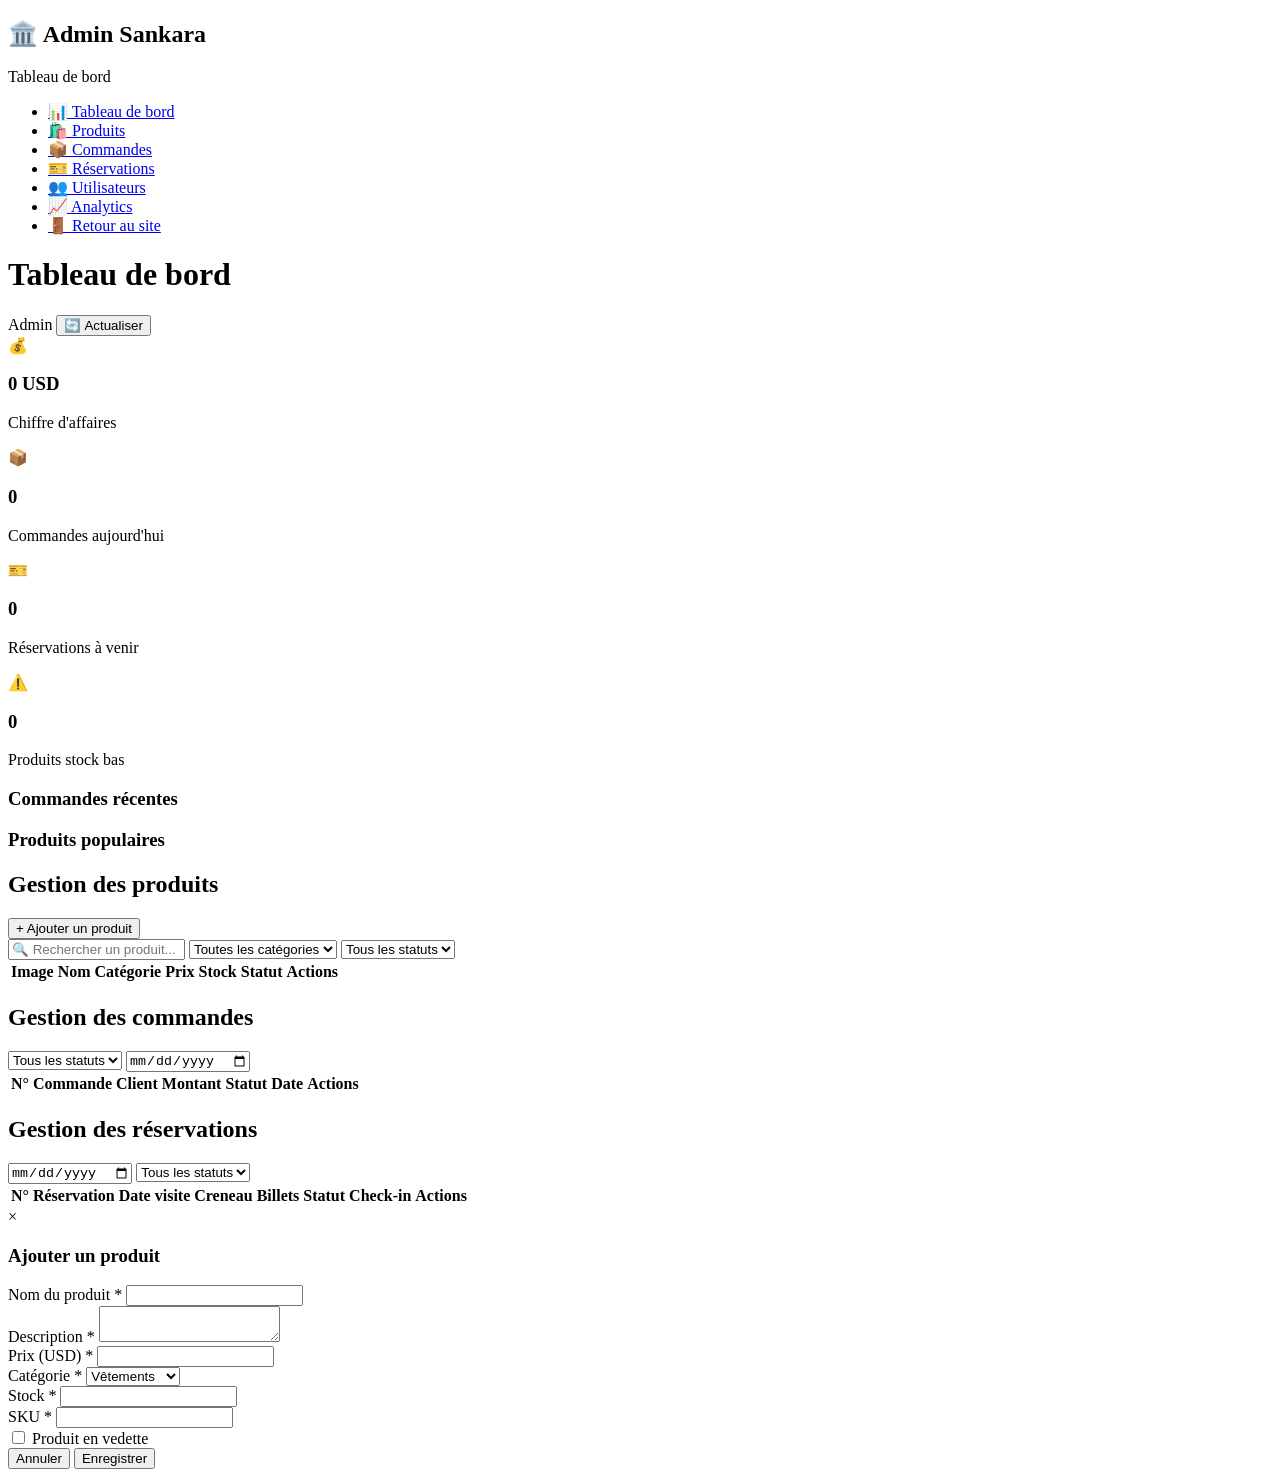
==== deepseek_html_20251023_ae14c7.html @ 831456c8 "Add files via upload" ====
<!DOCTYPE html>
<html lang="fr">
<head>
    <meta charset="UTF-8">
    <meta name="viewport" content="width=device-width, initial-scale=1.0">
    <title>Administration - Mémorial Sankara</title>
    <link rel="stylesheet" href="../client/css/admin.css">
</head>
<body>
    <div class="admin-container">
        <!-- Sidebar Navigation -->
        <nav class="admin-sidebar">
            <div class="sidebar-header">
                <h2>🏛️ Admin Sankara</h2>
                <p>Tableau de bord</p>
            </div>
            
            <ul class="sidebar-menu">
                <li><a href="#dashboard" class="active" data-section="dashboard">📊 Tableau de bord</a></li>
                <li><a href="#products" data-section="products">🛍️ Produits</a></li>
                <li><a href="#orders" data-section="orders">📦 Commandes</a></li>
                <li><a href="#reservations" data-section="reservations">🎫 Réservations</a></li>
                <li><a href="#users" data-section="users">👥 Utilisateurs</a></li>
                <li><a href="#analytics" data-section="analytics">📈 Analytics</a></li>
                <li><a href="/" class="logout">🚪 Retour au site</a></li>
            </ul>
        </nav>

        <!-- Main Content -->
        <main class="admin-main">
            <header class="admin-header">
                <div class="header-left">
                    <h1 id="page-title">Tableau de bord</h1>
                </div>
                <div class="header-right">
                    <span id="admin-user">Admin</span>
                    <button id="refresh-data" class="btn-refresh">🔄 Actualiser</button>
                </div>
            </header>

            <!-- Dashboard Section -->
            <section id="dashboard-section" class="admin-section active">
                <div class="stats-grid">
                    <div class="stat-card">
                        <div class="stat-icon">💰</div>
                        <div class="stat-info">
                            <h3 id="total-revenue">0 USD</h3>
                            <p>Chiffre d'affaires</p>
                        </div>
                    </div>
                    <div class="stat-card">
                        <div class="stat-icon">📦</div>
                        <div class="stat-info">
                            <h3 id="total-orders">0</h3>
                            <p>Commandes aujourd'hui</p>
                        </div>
                    </div>
                    <div class="stat-card">
                        <div class="stat-icon">🎫</div>
                        <div class="stat-info">
                            <h3 id="total-reservations">0</h3>
                            <p>Réservations à venir</p>
                        </div>
                    </div>
                    <div class="stat-card">
                        <div class="stat-icon">⚠️</div>
                        <div class="stat-info">
                            <h3 id="low-stock-count">0</h3>
                            <p>Produits stock bas</p>
                        </div>
                    </div>
                </div>

                <div class="charts-grid">
                    <div class="chart-card">
                        <h3>Commandes récentes</h3>
                        <div id="recent-orders-list" class="orders-list">
                            <!-- Liste des commandes chargée dynamiquement -->
                        </div>
                    </div>
                    <div class="chart-card">
                        <h3>Produits populaires</h3>
                        <div id="popular-products" class="products-list">
                            <!-- Produits populaires chargés dynamiquement -->
                        </div>
                    </div>
                </div>
            </section>

            <!-- Products Management Section -->
            <section id="products-section" class="admin-section">
                <div class="section-header">
                    <h2>Gestion des produits</h2>
                    <button id="add-product-btn" class="btn-primary">+ Ajouter un produit</button>
                </div>

                <div class="filters-bar">
                    <input type="text" id="product-search" placeholder="🔍 Rechercher un produit...">
                    <select id="category-filter">
                        <option value="all">Toutes les catégories</option>
                        <option value="vêtements">Vêtements</option>
                        <option value="livres">Livres</option>
                        <option value="accessoires">Accessoires</option>
                        <option value="art">Art</option>
                    </select>
                    <select id="status-filter">
                        <option value="all">Tous les statuts</option>
                        <option value="active">Actif</option>
                        <option value="inactive">Inactif</option>
                        <option value="out_of_stock">Rupture</option>
                    </select>
                </div>

                <div class="table-container">
                    <table class="admin-table">
                        <thead>
                            <tr>
                                <th>Image</th>
                                <th>Nom</th>
                                <th>Catégorie</th>
                                <th>Prix</th>
                                <th>Stock</th>
                                <th>Statut</th>
                                <th>Actions</th>
                            </tr>
                        </thead>
                        <tbody id="products-table-body">
                            <!-- Données chargées dynamiquement depuis l'API -->
                        </tbody>
                    </table>
                </div>

                <div class="pagination" id="products-pagination">
                    <!-- Pagination générée dynamiquement -->
                </div>
            </section>

            <!-- Orders Management Section -->
            <section id="orders-section" class="admin-section">
                <div class="section-header">
                    <h2>Gestion des commandes</h2>
                </div>

                <div class="filters-bar">
                    <select id="order-status-filter">
                        <option value="all">Tous les statuts</option>
                        <option value="pending">En attente</option>
                        <option value="confirmed">Confirmée</option>
                        <option value="processing">En traitement</option>
                        <option value="shipped">Expédiée</option>
                        <option value="delivered">Livrée</option>
                    </select>
                    <input type="date" id="order-date-filter">
                </div>

                <div class="table-container">
                    <table class="admin-table">
                        <thead>
                            <tr>
                                <th>N° Commande</th>
                                <th>Client</th>
                                <th>Montant</th>
                                <th>Statut</th>
                                <th>Date</th>
                                <th>Actions</th>
                            </tr>
                        </thead>
                        <tbody id="orders-table-body">
                            <!-- Données chargées dynamiquement -->
                        </tbody>
                    </table>
                </div>
            </section>

            <!-- Reservations Management Section -->
            <section id="reservations-section" class="admin-section">
                <div class="section-header">
                    <h2>Gestion des réservations</h2>
                </div>

                <div class="filters-bar">
                    <input type="date" id="reservation-date-filter">
                    <select id="reservation-status-filter">
                        <option value="all">Tous les statuts</option>
                        <option value="pending">En attente</option>
                        <option value="confirmed">Confirmée</option>
                        <option value="cancelled">Annulée</option>
                        <option value="completed">Terminée</option>
                    </select>
                </div>

                <div class="table-container">
                    <table class="admin-table">
                        <thead>
                            <tr>
                                <th>N° Réservation</th>
                                <th>Date visite</th>
                                <th>Creneau</th>
                                <th>Billets</th>
                                <th>Statut</th>
                                <th>Check-in</th>
                                <th>Actions</th>
                            </tr>
                        </thead>
                        <tbody id="reservations-table-body">
                            <!-- Données chargées dynamiquement -->
                        </tbody>
                    </table>
                </div>
            </section>
        </main>
    </div>

    <!-- Product Modal -->
    <div id="product-modal" class="modal">
        <div class="modal-content">
            <span class="close">&times;</span>
            <h3 id="modal-title">Ajouter un produit</h3>
            <form id="product-form">
                <input type="hidden" id="product-id">
                
                <div class="form-group">
                    <label for="product-name">Nom du produit *</label>
                    <input type="text" id="product-name" required>
                </div>

                <div class="form-group">
                    <label for="product-description">Description *</label>
                    <textarea id="product-description" required></textarea>
                </div>

                <div class="form-row">
                    <div class="form-group">
                        <label for="product-price">Prix (USD) *</label>
                        <input type="number" id="product-price" step="0.01" required>
                    </div>
                    <div class="form-group">
                        <label for="product-category">Catégorie *</label>
                        <select id="product-category" required>
                            <option value="vêtements">Vêtements</option>
                            <option value="livres">Livres</option>
                            <option value="accessoires">Accessoires</option>
                            <option value="art">Art</option>
                        </select>
                    </div>
                </div>

                <div class="form-row">
                    <div class="form-group">
                        <label for="product-stock">Stock *</label>
                        <input type="number" id="product-stock" required>
                    </div>
                    <div class="form-group">
                        <label for="product-sku">SKU *</label>
                        <input type="text" id="product-sku" required>
                    </div>
                </div>

                <div class="form-group">
                    <label>
                        <input type="checkbox" id="product-featured"> 
                        Produit en vedette
                    </label>
                </div>

                <div class="form-actions">
                    <button type="button" class="btn-secondary" id="cancel-product">Annuler</button>
                    <button type="submit" class="btn-primary">Enregistrer</button>
                </div>
            </form>
        </div>
    </div>

    <script src="../client/js/admin.js"></script>
</body>
</html>
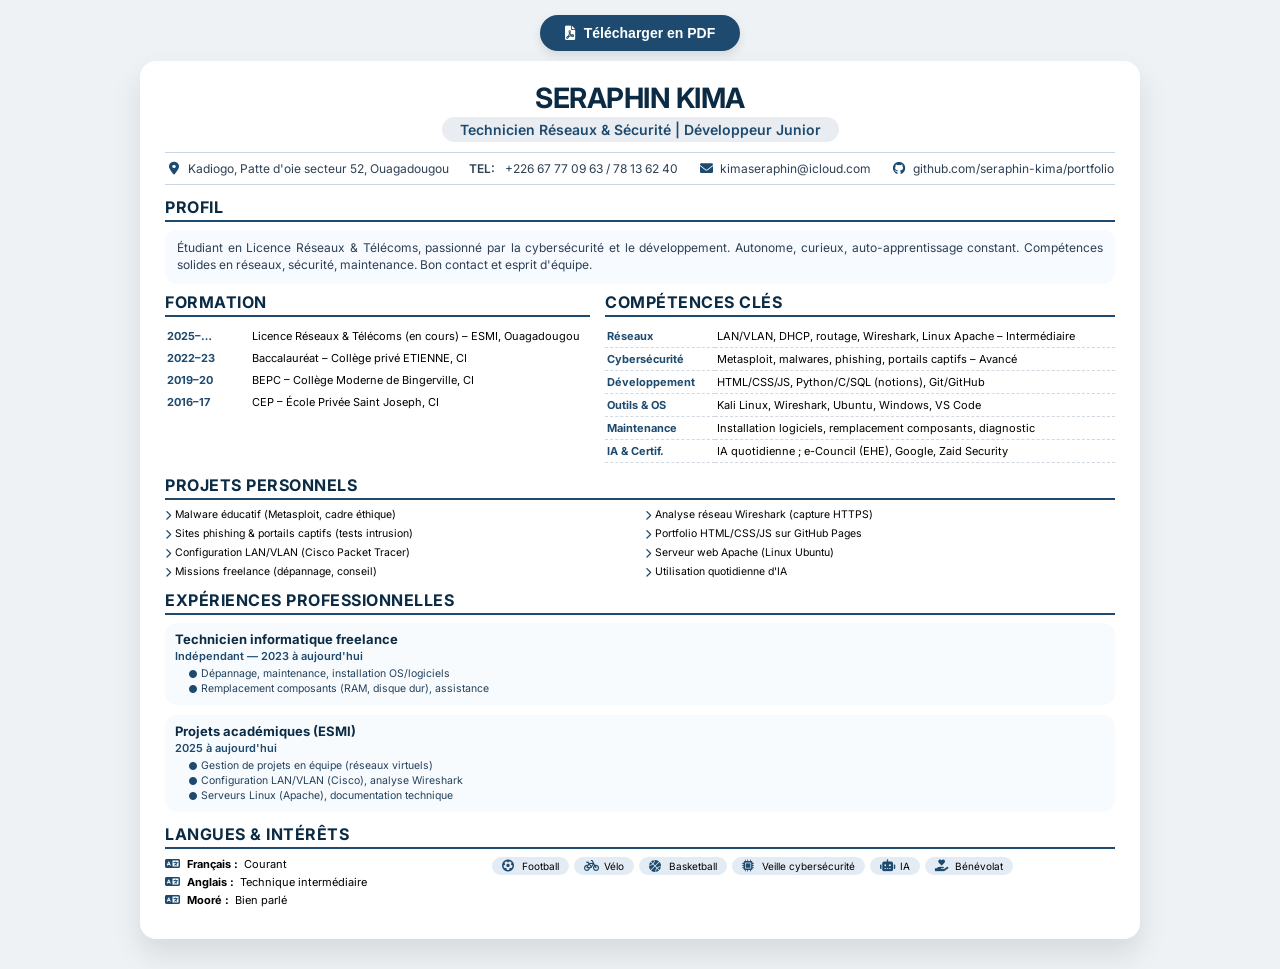
==== commit fd459509: "Update CV layout and content for Kima Seraphin" ====
--- a/deepseek_html_20251023_ae14c7.html
+++ b/deepseek_html_20251023_ae14c7.html
@@ -3,274 +3,360 @@
 <head>
     <meta charset="UTF-8">
     <meta name="viewport" content="width=device-width, initial-scale=1.0">
-    <title>Administration - Mémorial Sankara</title>
-    <link rel="stylesheet" href="../client/css/admin.css">
+    <title>CV - KIMA SERAPHIN (1 page)</title>
+    <!-- Police Inter -->
+    <link rel="preconnect" href="https://fonts.googleapis.com">
+    <link rel="preconnect" href="https://fonts.gstatic.com" crossorigin>
+    <link href="https://fonts.googleapis.com/css2?family=Inter:opsz,wght@14..32,400;14..32,500;14..32,600;14..32,700&display=swap" rel="stylesheet">
+    <!-- Font Awesome -->
+    <link rel="stylesheet" href="https://cdnjs.cloudflare.com/ajax/libs/font-awesome/6.0.0-beta3/css/all.min.css">
+    <style>
+        * {
+            margin: 0;
+            padding: 0;
+            box-sizing: border-box;
+        }
+        body {
+            background: #eef2f5;
+            font-family: 'Inter', sans-serif;
+            display: flex;
+            flex-direction: column;
+            align-items: center;
+            justify-content: center;
+            min-height: 100vh;
+            padding: 15px;
+        }
+        .cv {
+            max-width: 1000px;
+            width: 100%;
+            background: #ffffff;
+            box-shadow: 0 15px 30px rgba(0,0,0,0.1);
+            border-radius: 16px;
+            padding: 20px 25px;
+            margin-bottom: 15px;
+        }
+        .btn-telecharger {
+            background: #1d4a6e;
+            color: white;
+            border: none;
+            border-radius: 40px;
+            padding: 10px 25px;
+            font-size: 14px;
+            font-weight: 600;
+            cursor: pointer;
+            display: inline-flex;
+            align-items: center;
+            gap: 8px;
+            margin-bottom: 10px;
+            box-shadow: 0 4px 10px rgba(0,0,0,0.1);
+        }
+        .btn-telecharger:hover {
+            background: #0b2b44;
+        }
+        .header {
+            text-align: center;
+            margin-bottom: 10px;
+        }
+        .header h1 {
+            font-size: 28px;
+            font-weight: 700;
+            color: #0b2b44;
+            letter-spacing: -0.5px;
+            margin-bottom: 2px;
+        }
+        .sous-titre {
+            font-size: 14px;
+            font-weight: 600;
+            color: #1d4a6e;
+            background: #e9ecf0;
+            display: inline-block;
+            padding: 4px 18px;
+            border-radius: 30px;
+            margin-bottom: 10px;
+        }
+        .coordonnees {
+            display: flex;
+            justify-content: center;
+            flex-wrap: wrap;
+            gap: 12px 20px;
+            font-size: 12px;
+            color: #2e4053;
+            border-top: 1px solid #cbd7e6;
+            border-bottom: 1px solid #cbd7e6;
+            padding: 8px 0;
+        }
+        .coordonnees span {
+            display: inline-flex;
+            align-items: center;
+            gap: 6px;
+        }
+        .coordonnees i {
+            color: #1d4a6e;
+            width: 16px;
+            font-size: 13px;
+        }
+        /* Suppression de l'icône téléphone, remplacement par TEL: */
+        .coordonnees .tel::before {
+            content: "TEL:";
+            font-weight: 600;
+            margin-right: 4px;
+        }
+        .coordonnees .tel i {
+            display: none; /* on cache l'icône d'origine */
+        }
+        .section {
+            margin: 12px 0 8px 0;
+        }
+        .section-titre {
+            font-size: 16px;
+            font-weight: 700;
+            color: #0b2b44;
+            text-transform: uppercase;
+            border-bottom: 2px solid #1d4a6e;
+            padding-bottom: 3px;
+            margin-bottom: 8px;
+            letter-spacing: 0.5px;
+        }
+        .profil-texte {
+            font-size: 12px;
+            line-height: 1.4;
+            text-align: justify;
+            color: #2e4053;
+            background: #f7faff;
+            padding: 10px 12px;
+            border-radius: 12px;
+        }
+        .grid-2 {
+            display: grid;
+            grid-template-columns: 1fr 1.2fr;
+            gap: 15px;
+            margin-top: 5px;
+        }
+        .table-formation, .table-competences {
+            width: 100%;
+            border-collapse: collapse;
+            font-size: 11px;
+        }
+        .table-formation td, .table-competences td {
+            padding: 4px 2px;
+            vertical-align: top;
+        }
+        .table-formation td:first-child {
+            font-weight: 700;
+            color: #1d4a6e;
+            width: 85px;
+        }
+        .table-competences td:first-child {
+            font-weight: 700;
+            color: #1d4a6e;
+            width: 110px;
+        }
+        .table-competences td {
+            border-bottom: 1px dashed #d0d9e2;
+        }
+        .projets-grid {
+            display: grid;
+            grid-template-columns: repeat(2, 1fr);
+            gap: 6px 10px;
+            font-size: 10.5px;
+        }
+        .projet-item {
+            display: flex;
+            align-items: flex-start;
+            gap: 4px;
+        }
+        .projet-item i {
+            color: #1d4a6e;
+            font-size: 10px;
+            margin-top: 2px;
+        }
+        .exp-item {
+            margin-bottom: 10px;
+            background: #f8fbfe;
+            padding: 8px 10px;
+            border-radius: 12px;
+        }
+        .exp-titre {
+            font-weight: 700;
+            font-size: 13px;
+            color: #0b2b44;
+        }
+        .exp-lieu {
+            font-weight: 600;
+            color: #1d4a6e;
+            font-size: 11px;
+            margin: 2px 0 4px 0;
+        }
+        .exp-desc {
+            font-size: 10.5px;
+            color: #23415c;
+            padding-left: 14px;
+            list-style: none;
+        }
+        .exp-desc li {
+            margin-bottom: 2px;
+            display: flex;
+            align-items: flex-start;
+            gap: 4px;
+        }
+        .exp-desc li i {
+            font-size: 8px;
+            margin-top: 3px;
+            color: #1d4a6e;
+        }
+        .langues-interets {
+            display: grid;
+            grid-template-columns: 1fr 2fr;
+            gap: 15px;
+            font-size: 11px;
+        }
+        .langues p, .interets p {
+            margin-bottom: 4px;
+            display: flex;
+            align-items: center;
+            gap: 6px;
+        }
+        .langues i, .interets i {
+            color: #1d4a6e;
+            width: 16px;
+            font-size: 12px;
+        }
+        .interets-items {
+            display: flex;
+            flex-wrap: wrap;
+            gap: 5px;
+        }
+        .interets-items span {
+            background: #e3ecf5;
+            padding: 3px 10px;
+            border-radius: 30px;
+            font-size: 10px;
+            display: inline-flex;
+            align-items: center;
+            gap: 4px;
+        }
+        @media print {
+            body { background: white; padding: 0; }
+            .cv { box-shadow: none; border-radius: 0; padding: 0.2cm; }
+            .btn-telecharger { display: none; }
+        }
+    </style>
 </head>
 <body>
-    <div class="admin-container">
-        <!-- Sidebar Navigation -->
-        <nav class="admin-sidebar">
-            <div class="sidebar-header">
-                <h2>🏛️ Admin Sankara</h2>
-                <p>Tableau de bord</p>
-            </div>
-            
-            <ul class="sidebar-menu">
-                <li><a href="#dashboard" class="active" data-section="dashboard">📊 Tableau de bord</a></li>
-                <li><a href="#products" data-section="products">🛍️ Produits</a></li>
-                <li><a href="#orders" data-section="orders">📦 Commandes</a></li>
-                <li><a href="#reservations" data-section="reservations">🎫 Réservations</a></li>
-                <li><a href="#users" data-section="users">👥 Utilisateurs</a></li>
-                <li><a href="#analytics" data-section="analytics">📈 Analytics</a></li>
-                <li><a href="/" class="logout">🚪 Retour au site</a></li>
-            </ul>
-        </nav>
-
-        <!-- Main Content -->
-        <main class="admin-main">
-            <header class="admin-header">
-                <div class="header-left">
-                    <h1 id="page-title">Tableau de bord</h1>
+    <button class="btn-telecharger" id="downloadPDF">
+        <i class="fas fa-file-pdf"></i> Télécharger en PDF
+    </button>
+
+    <div class="cv" id="cv-content">
+        <div class="header">
+            <h1>SERAPHIN KIMA</h1>
+            <div class="sous-titre">Technicien Réseaux & Sécurité | Développeur Junior</div>
+            <div class="coordonnees">
+                <span><i class="fas fa-map-marker-alt"></i> Kadiogo, Patte d'oie secteur 52, Ouagadougou</span>
+                <!-- Remplacer l'icône téléphone par TEL: -->
+                <span class="tel"><i class="fas fa-phone-alt"></i> +226 67 77 09 63 / 78 13 62 40</span>
+                <span><i class="fas fa-envelope"></i> kimaseraphin@icloud.com</span>
+                <!-- Ajout du lien GitHub (à personnaliser) -->
+                <span><i class="fab fa-github"></i> github.com/seraphin-kima/portfolio</span>
+            </div>
+        </div>
+
+        <!-- Profil -->
+        <div class="section">
+            <div class="section-titre">Profil</div>
+            <p class="profil-texte">Étudiant en Licence Réseaux & Télécoms, passionné par la cybersécurité et le développement. Autonome, curieux, auto-apprentissage constant. Compétences solides en réseaux, sécurité, maintenance. Bon contact et esprit d'équipe.</p>
+        </div>
+
+        <!-- Formation et Compétences -->
+        <div class="grid-2">
+            <div>
+                <div class="section-titre">Formation</div>
+                <table class="table-formation">
+                    <tr><td>2025–…</td><td>Licence Réseaux & Télécoms (en cours) – ESMI, Ouagadougou</td></tr>
+                    <tr><td>2022–23</td><td>Baccalauréat – Collège privé ETIENNE, CI</td></tr>
+                    <tr><td>2019–20</td><td>BEPC – Collège Moderne de Bingerville, CI</td></tr>
+                    <tr><td>2016–17</td><td>CEP – École Privée Saint Joseph, CI</td></tr>
+                </table>
+            </div>
+            <div>
+                <div class="section-titre">Compétences clés</div>
+                <table class="table-competences">
+                    <tr><td>Réseaux</td><td>LAN/VLAN, DHCP, routage, Wireshark, Linux Apache – Intermédiaire</td></tr>
+                    <tr><td>Cybersécurité</td><td>Metasploit, malwares, phishing, portails captifs – Avancé</td></tr>
+                    <tr><td>Développement</td><td>HTML/CSS/JS, Python/C/SQL (notions), Git/GitHub</td></tr>
+                    <tr><td>Outils & OS</td><td>Kali Linux, Wireshark, Ubuntu, Windows, VS Code</td></tr>
+                    <tr><td>Maintenance</td><td>Installation logiciels, remplacement composants, diagnostic</td></tr>
+                    <tr><td>IA & Certif.</td><td>IA quotidienne ; e-Council (EHE), Google, Zaid Security</td></tr>
+                </table>
+            </div>
+        </div>
+
+        <!-- Projets personnels -->
+        <div class="section">
+            <div class="section-titre">Projets personnels</div>
+            <div class="projets-grid">
+                <div class="projet-item"><i class="fas fa-chevron-right"></i> Malware éducatif (Metasploit, cadre éthique)</div>
+                <div class="projet-item"><i class="fas fa-chevron-right"></i> Analyse réseau Wireshark (capture HTTPS)</div>
+                <div class="projet-item"><i class="fas fa-chevron-right"></i> Sites phishing & portails captifs (tests intrusion)</div>
+                <div class="projet-item"><i class="fas fa-chevron-right"></i> Portfolio HTML/CSS/JS sur GitHub Pages</div>
+                <div class="projet-item"><i class="fas fa-chevron-right"></i> Configuration LAN/VLAN (Cisco Packet Tracer)</div>
+                <div class="projet-item"><i class="fas fa-chevron-right"></i> Serveur web Apache (Linux Ubuntu)</div>
+                <div class="projet-item"><i class="fas fa-chevron-right"></i> Missions freelance (dépannage, conseil)</div>
+                <div class="projet-item"><i class="fas fa-chevron-right"></i> Utilisation quotidienne d'IA</div>
+            </div>
+        </div>
+
+        <!-- Expériences professionnelles -->
+        <div class="section">
+            <div class="section-titre">Expériences professionnelles</div>
+            <div class="exp-item">
+                <div class="exp-titre">Technicien informatique freelance</div>
+                <div class="exp-lieu">Indépendant — 2023 à aujourd'hui</div>
+                <ul class="exp-desc">
+                    <li><i class="fas fa-circle"></i> Dépannage, maintenance, installation OS/logiciels</li>
+                    <li><i class="fas fa-circle"></i> Remplacement composants (RAM, disque dur), assistance</li>
+                </ul>
+            </div>
+            <div class="exp-item">
+                <div class="exp-titre">Projets académiques (ESMI)</div>
+                <div class="exp-lieu">2025 à aujourd'hui</div>
+                <ul class="exp-desc">
+                    <li><i class="fas fa-circle"></i> Gestion de projets en équipe (réseaux virtuels)</li>
+                    <li><i class="fas fa-circle"></i> Configuration LAN/VLAN (Cisco), analyse Wireshark</li>
+                    <li><i class="fas fa-circle"></i> Serveurs Linux (Apache), documentation technique</li>
+                </ul>
+            </div>
+        </div>
+
+        <!-- Langues et centres d'intérêt -->
+        <div class="section">
+            <div class="section-titre">Langues & intérêts</div>
+            <div class="langues-interets">
+                <div class="langues">
+                    <p><i class="fas fa-language"></i> <strong>Français :</strong> Courant</p>
+                    <p><i class="fas fa-language"></i> <strong>Anglais :</strong> Technique intermédiaire</p>
+                    <p><i class="fas fa-language"></i> <strong>Mooré :</strong> Bien parlé</p>
                 </div>
-                <div class="header-right">
-                    <span id="admin-user">Admin</span>
-                    <button id="refresh-data" class="btn-refresh">🔄 Actualiser</button>
-                </div>
-            </header>
-
-            <!-- Dashboard Section -->
-            <section id="dashboard-section" class="admin-section active">
-                <div class="stats-grid">
-                    <div class="stat-card">
-                        <div class="stat-icon">💰</div>
-                        <div class="stat-info">
-                            <h3 id="total-revenue">0 USD</h3>
-                            <p>Chiffre d'affaires</p>
-                        </div>
-                    </div>
-                    <div class="stat-card">
-                        <div class="stat-icon">📦</div>
-                        <div class="stat-info">
-                            <h3 id="total-orders">0</h3>
-                            <p>Commandes aujourd'hui</p>
-                        </div>
-                    </div>
-                    <div class="stat-card">
-                        <div class="stat-icon">🎫</div>
-                        <div class="stat-info">
-                            <h3 id="total-reservations">0</h3>
-                            <p>Réservations à venir</p>
-                        </div>
-                    </div>
-                    <div class="stat-card">
-                        <div class="stat-icon">⚠️</div>
-                        <div class="stat-info">
-                            <h3 id="low-stock-count">0</h3>
-                            <p>Produits stock bas</p>
-                        </div>
+                <div class="interets">
+                    <div class="interets-items">
+                        <span><i class="fas fa-futbol"></i> Football</span>
+                        <span><i class="fas fa-bicycle"></i> Vélo</span>
+                        <span><i class="fas fa-basketball-ball"></i> Basketball</span>
+                        <span><i class="fas fa-microchip"></i> Veille cybersécurité</span>
+                        <span><i class="fas fa-robot"></i> IA</span>
+                        <span><i class="fas fa-hand-holding-heart"></i> Bénévolat</span>
                     </div>
                 </div>
-
-                <div class="charts-grid">
-                    <div class="chart-card">
-                        <h3>Commandes récentes</h3>
-                        <div id="recent-orders-list" class="orders-list">
-                            <!-- Liste des commandes chargée dynamiquement -->
-                        </div>
-                    </div>
-                    <div class="chart-card">
-                        <h3>Produits populaires</h3>
-                        <div id="popular-products" class="products-list">
-                            <!-- Produits populaires chargés dynamiquement -->
-                        </div>
-                    </div>
-                </div>
-            </section>
-
-            <!-- Products Management Section -->
-            <section id="products-section" class="admin-section">
-                <div class="section-header">
-                    <h2>Gestion des produits</h2>
-                    <button id="add-product-btn" class="btn-primary">+ Ajouter un produit</button>
-                </div>
-
-                <div class="filters-bar">
-                    <input type="text" id="product-search" placeholder="🔍 Rechercher un produit...">
-                    <select id="category-filter">
-                        <option value="all">Toutes les catégories</option>
-                        <option value="vêtements">Vêtements</option>
-                        <option value="livres">Livres</option>
-                        <option value="accessoires">Accessoires</option>
-                        <option value="art">Art</option>
-                    </select>
-                    <select id="status-filter">
-                        <option value="all">Tous les statuts</option>
-                        <option value="active">Actif</option>
-                        <option value="inactive">Inactif</option>
-                        <option value="out_of_stock">Rupture</option>
-                    </select>
-                </div>
-
-                <div class="table-container">
-                    <table class="admin-table">
-                        <thead>
-                            <tr>
-                                <th>Image</th>
-                                <th>Nom</th>
-                                <th>Catégorie</th>
-                                <th>Prix</th>
-                                <th>Stock</th>
-                                <th>Statut</th>
-                                <th>Actions</th>
-                            </tr>
-                        </thead>
-                        <tbody id="products-table-body">
-                            <!-- Données chargées dynamiquement depuis l'API -->
-                        </tbody>
-                    </table>
-                </div>
-
-                <div class="pagination" id="products-pagination">
-                    <!-- Pagination générée dynamiquement -->
-                </div>
-            </section>
-
-            <!-- Orders Management Section -->
-            <section id="orders-section" class="admin-section">
-                <div class="section-header">
-                    <h2>Gestion des commandes</h2>
-                </div>
-
-                <div class="filters-bar">
-                    <select id="order-status-filter">
-                        <option value="all">Tous les statuts</option>
-                        <option value="pending">En attente</option>
-                        <option value="confirmed">Confirmée</option>
-                        <option value="processing">En traitement</option>
-                        <option value="shipped">Expédiée</option>
-                        <option value="delivered">Livrée</option>
-                    </select>
-                    <input type="date" id="order-date-filter">
-                </div>
-
-                <div class="table-container">
-                    <table class="admin-table">
-                        <thead>
-                            <tr>
-                                <th>N° Commande</th>
-                                <th>Client</th>
-                                <th>Montant</th>
-                                <th>Statut</th>
-                                <th>Date</th>
-                                <th>Actions</th>
-                            </tr>
-                        </thead>
-                        <tbody id="orders-table-body">
-                            <!-- Données chargées dynamiquement -->
-                        </tbody>
-                    </table>
-                </div>
-            </section>
-
-            <!-- Reservations Management Section -->
-            <section id="reservations-section" class="admin-section">
-                <div class="section-header">
-                    <h2>Gestion des réservations</h2>
-                </div>
-
-                <div class="filters-bar">
-                    <input type="date" id="reservation-date-filter">
-                    <select id="reservation-status-filter">
-                        <option value="all">Tous les statuts</option>
-                        <option value="pending">En attente</option>
-                        <option value="confirmed">Confirmée</option>
-                        <option value="cancelled">Annulée</option>
-                        <option value="completed">Terminée</option>
-                    </select>
-                </div>
-
-                <div class="table-container">
-                    <table class="admin-table">
-                        <thead>
-                            <tr>
-                                <th>N° Réservation</th>
-                                <th>Date visite</th>
-                                <th>Creneau</th>
-                                <th>Billets</th>
-                                <th>Statut</th>
-                                <th>Check-in</th>
-                                <th>Actions</th>
-                            </tr>
-                        </thead>
-                        <tbody id="reservations-table-body">
-                            <!-- Données chargées dynamiquement -->
-                        </tbody>
-                    </table>
-                </div>
-            </section>
-        </main>
+            </div>
+        </div>
     </div>
 
-    <!-- Product Modal -->
-    <div id="product-modal" class="modal">
-        <div class="modal-content">
-            <span class="close">&times;</span>
-            <h3 id="modal-title">Ajouter un produit</h3>
-            <form id="product-form">
-                <input type="hidden" id="product-id">
-                
-                <div class="form-group">
-                    <label for="product-name">Nom du produit *</label>
-                    <input type="text" id="product-name" required>
-                </div>
-
-                <div class="form-group">
-                    <label for="product-description">Description *</label>
-                    <textarea id="product-description" required></textarea>
-                </div>
-
-                <div class="form-row">
-                    <div class="form-group">
-                        <label for="product-price">Prix (USD) *</label>
-                        <input type="number" id="product-price" step="0.01" required>
-                    </div>
-                    <div class="form-group">
-                        <label for="product-category">Catégorie *</label>
-                        <select id="product-category" required>
-                            <option value="vêtements">Vêtements</option>
-                            <option value="livres">Livres</option>
-                            <option value="accessoires">Accessoires</option>
-                            <option value="art">Art</option>
-                        </select>
-                    </div>
-                </div>
-
-                <div class="form-row">
-                    <div class="form-group">
-                        <label for="product-stock">Stock *</label>
-                        <input type="number" id="product-stock" required>
-                    </div>
-                    <div class="form-group">
-                        <label for="product-sku">SKU *</label>
-                        <input type="text" id="product-sku" required>
-                    </div>
-                </div>
-
-                <div class="form-group">
-                    <label>
-                        <input type="checkbox" id="product-featured"> 
-                        Produit en vedette
-                    </label>
-                </div>
-
-                <div class="form-actions">
-                    <button type="button" class="btn-secondary" id="cancel-product">Annuler</button>
-                    <button type="submit" class="btn-primary">Enregistrer</button>
-                </div>
-            </form>
-        </div>
-    </div>
-
-    <script src="../client/js/admin.js"></script>
+    <script>
+        document.getElementById('downloadPDF').addEventListener('click', function() {
+            this.style.display = 'none';
+            window.print();
+            setTimeout(() => this.style.display = 'inline-flex', 200);
+        });
+    </script>
 </body>
-</html>+</html>
